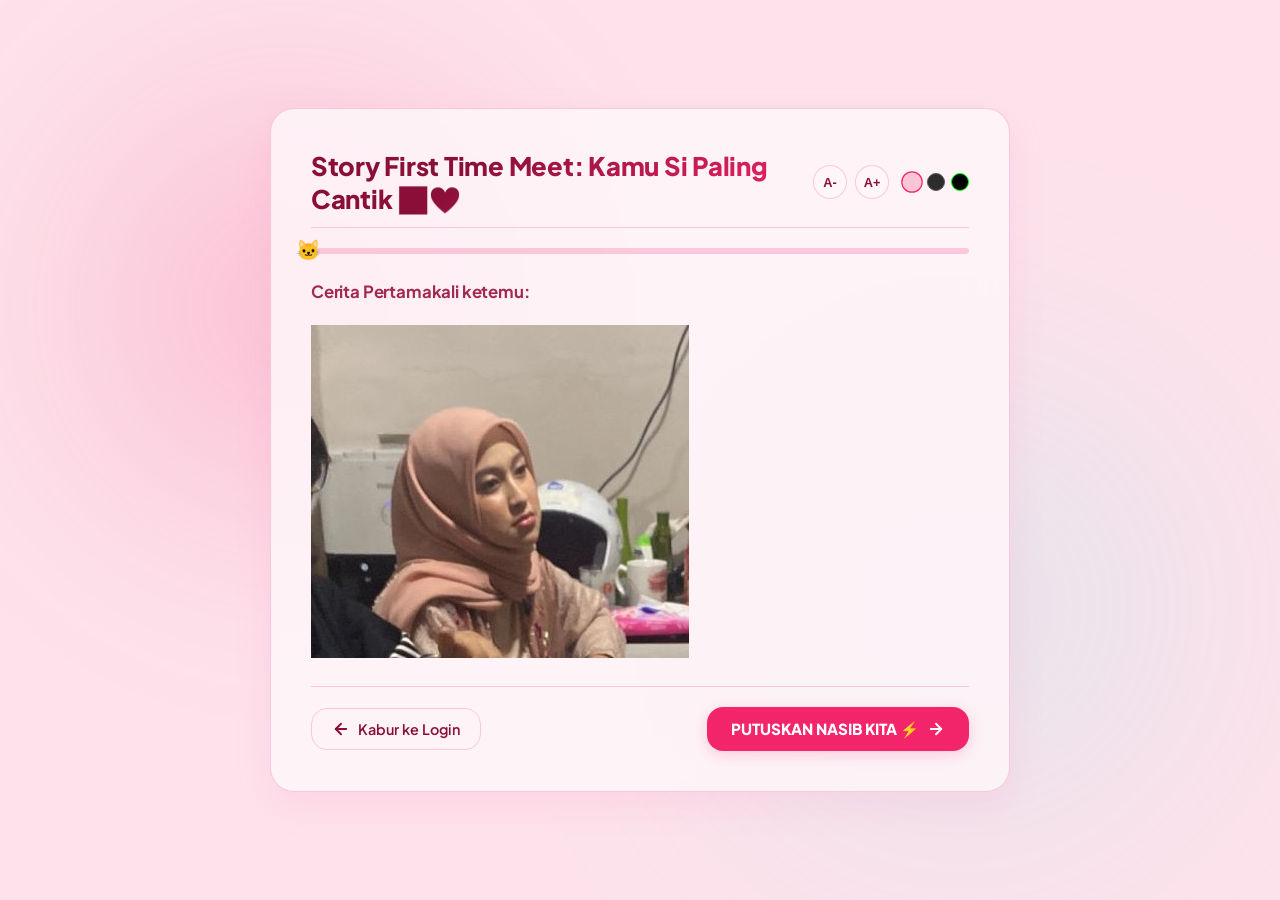
==== baca.html @ 10504f5c "upload pertama" ====
<!DOCTYPE html>
<html lang="id">

<head>
    <meta charset="UTF-8">
    <meta name="viewport" content="width=device-width, initial-scale=1.0">
    <title>Laporan Kelayakan Cinta - Hasil Verifikasi</title>
    <!-- Hubungkan CSS Hiasan Cyber-Cute -->
    <link rel="stylesheet" href="style.css">
</head>

<body>

    <!-- Latar Belakang Bersinar Neon (Ambient Glow) -->
    <div class="bg-ambient">
        <div class="bg-glow-1"></div>
        <div class="bg-glow-2"></div>
    </div>

    <!-- Kontainer Utama -->
    <div class="container">

        <!-- Kartu Laporan Glassmorphic -->
        <div class="card" id="reader-card">

            <!-- Bagian Atas / Header Kartu Baca -->
            <div class="reader-header">
                <div>
                    <h2 class="title-glow" style="font-size: 1.6rem; text-align: left; margin-bottom: 0;">
                        Story First Time Meet: <span id="user-greeting">Kamu</span> 📊❤️
                    </h2>
                </div>

                <!-- Toolbar Pengaturan (Ukuran Font & Tema Latar) -->
                <div class="reader-controls">
                    <!-- Tombol Ukuran Font -->
                    <button class="control-btn" id="font-decrease" title="Perkecil Tulisan">A-</button>
                    <button class="control-btn" id="font-increase" title="Perbesar Tulisan">A+</button>

                    <!-- Titik Ganti Tema Latar Belakang (Gaya Kocak) -->
                    <div class="theme-dot-container">
                        <div class="theme-dot dot-bucin active" id="theme-bucin" title="Mode Bucin Pastel (Default)">
                        </div>
                        <div class="theme-dot dot-serius" id="theme-serius" title="Mode Serius Monospace (Hacker)">
                        </div>
                        <div class="theme-dot dot-gelap" id="theme-gelap" title="Mode Gelap Gulita (Matrix)"></div>
                    </div>
                </div>
            </div>

            <!-- Progress Bar Membaca & Kucing Berlari -->
            <div class="reading-progress-container">
                <div class="reading-progress-bar" id="progress-bar">
                    <!-- Kucing Berlari yang Mengikuti Jalur Progres -->
                    <div class="progress-cat-indicator" id="progress-cat">🐱</div>
                </div>
            </div>

            <!-- Konten Laporan Cinta (Dancing Script / Fira Code font) -->
            <div class="reading-content" id="reading-text">
                <p><strong>Cerita Pertamakali ketemu:</strong></p>

                <img src="pertamaa.jpg" alt="foto" class="story-image">

                <p>jadi waktu itu bt liburan diambon pas SMA terus sering main diBTN nah pas di sana bt pertama kali
                    liat di depan kediaman. Waktu itu penasaran bangetttt tapi disitu hanya kagum dikarnakan hanya
                    sekedar iat deng penasaran dan seng ekspek juga bakalan sedekat ini. Nah pertamakali bicara dan
                    kenalannya pas waktu telfonan pas dapa kasi kanal dari kaka Fira, disitu bt canggung bingung mau
                    ngomong apakarna pertama kali bt nilai kira tu kayak Fineshyt pokoknya kek seleb lah bagitu lah pas
                    habis kenalan tuh lalu kaka fira bilangmau chatan sg deng dia? tapi bt masi bingung deng anggap
                    pasti jua kia bilang sok asik tapi kaka fira kasi yakin sa par brani nah abis itu bt mulai follow
                    kia di tik tok dan seng lama dari situ juga kaka fira kasi kia nomor hp karna bt minta sih wkwkwk,
                    awalnya belum berani par chat berani nya pas bt dari jogja ke ambon dan itu after katong baku dapa
                    selang 2 hari baru berani chat di wa tanggal 14 februari pas hari valentine, di hari yang sama juga
                    bt beranikan diri par chat to the point buat pdkt, tapi pdkt itu seng lama maybe canggung dan baru
                    banget. Habis itu bt bale ke masohi dan katong perbincangan disitu masih kayak apa ya? kayak malu
                    malu jadinya katong ada jeda hampir sebulan seng chat, chatnya lanjut waktu bt bale ke ambon. Nah
                    waktu diambon itu bt sudah pikir konsep par baku dapa jadi rencananya mau ajak jalan makan lalu main
                    billiard tapi ada satu dan lain hal, pas bt su di ambon bagini pas mau ajak ehhh shakiranya sudah
                    deng orang lain dari situ lalu katong kayaknya ada jeda komunikasi agak lama karna bt juga su bale
                    ke jogja. Hubungan komunikasi yang lancar waktu shakiranya chat minta bantu nah disitu awalnya baru
                    mau trobos wkwkwkwkwk. Bt barani trobos karna bt pikir katong dua dekat jua su agak lama dan bt jua
                    su tau samua samua tentag kia dan disupport kaka fira, bulen, dani, ayaya ,aza, giran, dll dan bt
                    teman teman walaupun ada beberapa bt teman yang cuma nilai dari cover yang bilang kayaknya shakira
                    ni suka main cowok deh pokoknya kayak ada brengsek-brengseknya awalnya bt juga kedistrek namun makin
                    kesini makin kenal padahal orangnya seng seperti ituu.</p>
                <p>Peringatan: Klik tombol di bawah ini dengan kesiapan mental 100%. Keputusanmu akan mengubah sejarah
                    dunia persilatan!</p>
                
                <!-- GIF Meme Kedua: Windah Basudara -->
                <div class="meme-container">
                    <img src="https://media1.tenor.com/m/j8LSisGZyTAAAAAd/windah-windah-basudara.gif" alt="Windah Basudara Meme" class="meme-gif" style="max-height: 160px;">
                </div>
            </div>

            <!-- Bagian Bawah / Navigasi Kartu Baca -->
            <div class="reader-footer">
                <!-- Tombol Kembali -->
                <button class="btn-secondary" onclick="goBack()" id="back-button">
                    <svg width="18" height="18" viewBox="0 0 24 24" fill="none" stroke="currentColor" stroke-width="2.5"
                        stroke-linecap="round" stroke-linejoin="round" style="transform: rotate(180deg);">
                        <line x1="5" y1="12" x2="19" y2="12"></line>
                        <polyline points="12 5 19 12 12 19"></polyline>
                    </svg>
                    <span>Kabur ke Login</span>
                </button>

                <!-- Tombol Lanjut -->
                <button class="btn-primary" onclick="goToNext()" style="width: auto; padding: 12px 24px;">
                    <span>PUTUSKAN NASIB KITA ⚡</span>
                    <svg width="18" height="18" viewBox="0 0 24 24" fill="none" stroke="currentColor" stroke-width="2.5"
                        stroke-linecap="round" stroke-linejoin="round">
                        <line x1="5" y1="12" x2="19" y2="12"></line>
                        <polyline points="12 5 19 12 12 19"></polyline>
                    </svg>
                </button>
            </div>

        </div>

    </div>

    <!-- Script Javascript Laporan -->
    <script src="baca.js"></script>
</body>

</html>
---- style.css ----
/* ==========================================================================
   DESAIN SISTEM PORTAL CINTA & MEME - CYBER-CUTE THEME
   ========================================================================== */

@import url('https://fonts.googleapis.com/css2?family=Dancing+Script:wght@600;700&family=Fira+Code:wght@400;600&family=Plus+Jakarta+Sans:wght@300;400;500;600;700;800&display=swap');

:root {
    /* Palet Warna Sweet-Cute (Pastel Baby Pink & Cream Peach) */
    --bg-base: linear-gradient(135deg, hsl(340, 80%, 94%) 0%, hsl(20, 80%, 94%) 100%);
    --bg-surface: hsla(0, 0%, 100%, 0.7);
    --bg-surface-solid: hsl(0, 0%, 100%);
    --border-color: hsla(340, 80%, 80%, 0.4);
    
    --primary: hsl(340, 85%, 60%); /* Sweet Pink */
    --primary-glow: hsla(340, 85%, 60%, 0.2);
    --secondary: hsl(28, 90%, 60%); /* Peach Gold */
    --secondary-glow: hsla(28, 90%, 60%, 0.15);
    --accent-teal: hsl(175, 80%, 50%); /* Mint Accent */
    
    --text-primary: hsl(340, 60%, 18%); /* Deep Cocoa/Berry */
    --text-secondary: hsl(340, 40%, 32%);
    --text-muted: hsl(340, 20%, 50%);
    
    --font-ui: 'Plus Jakarta Sans', sans-serif;
    --font-handwritten: 'Dancing Script', cursive;
    --font-mono: 'Fira Code', monospace;
    
    --glass-blur: 20px;
    --radius-sm: 8px;
    --radius-md: 16px;
    --radius-lg: 24px;
    --shadow-soft: 0 12px 36px rgba(255, 105, 180, 0.12);
    --shadow-glow: 0 0 25px var(--primary-glow);
    
    --transition-smooth: all 0.35s cubic-bezier(0.175, 0.885, 0.32, 1.275);
}

/* ==========================================================================
   TEMA KHUSUS MEMBACA (KOCAK/MEME)
   ========================================================================== */

/* 1. Mode Serius (Minimalis Monospace ala Hacker) */
[data-theme="serius"] {
    --bg-base: #1e1e1e;
    --bg-surface: rgba(45, 45, 45, 0.9);
    --bg-surface-solid: #2d2d2d;
    --border-color: #444;
    --text-primary: #00ff00; /* Neon Green */
    --text-secondary: #a9a9a9;
    --text-muted: #666;
    --primary: #00ff00;
    --primary-glow: rgba(0, 255, 0, 0.2);
    --font-handwritten: 'Fira Code', monospace;
}

/* 2. Mode Bucin (Ledakan Pink Pastel) */
[data-theme="bucin"] {
    --bg-base: hsl(340, 90%, 94%);
    --bg-surface: hsla(340, 80%, 98%, 0.85);
    --bg-surface-solid: hsl(340, 80%, 98%);
    --border-color: hsla(340, 90%, 75%, 0.4);
    --text-primary: hsl(340, 80%, 30%);
    --text-secondary: hsl(340, 60%, 40%);
    --text-muted: hsl(340, 30%, 55%);
    --primary: hsl(340, 90%, 55%);
    --primary-glow: hsla(340, 90%, 55%, 0.2);
}

/* 3. Mode Gelap Gulita (Matrix Hackerman) */
[data-theme="gelap"] {
    --bg-base: #000000;
    --bg-surface: rgba(10, 10, 10, 0.9);
    --bg-surface-solid: #0c0c0c;
    --border-color: #00ff00;
    --text-primary: #00ff00;
    --text-secondary: #00dd00;
    --text-muted: #006600;
    --primary: #00ff00;
    --primary-glow: rgba(0, 255, 0, 0.3);
    --font-handwritten: 'Fira Code', monospace;
}

/* ==========================================================================
   RESET & SETUP
   ========================================================================== */

* {
    box-sizing: border-box;
    margin: 0;
    padding: 0;
}

body {
    font-family: var(--font-ui);
    background: var(--bg-base);
    color: var(--text-primary);
    min-height: 100vh;
    overflow-x: hidden;
    display: flex;
    flex-direction: column;
    justify-content: center;
    align-items: center;
    position: relative;
    transition: background-color 0.5s ease, color 0.5s ease;
}

/* Background Cyber Neon */
.bg-ambient {
    position: fixed;
    top: 0;
    left: 0;
    width: 100vw;
    height: 100vh;
    z-index: -2;
    overflow: hidden;
    background: var(--bg-base);
    transition: background 0.5s ease;
}

.bg-glow-1 {
    position: absolute;
    top: -5%;
    left: -5%;
    width: 55vw;
    height: 55vw;
    background: radial-gradient(circle, var(--primary-glow) 0%, transparent 65%);
    border-radius: 50%;
    filter: blur(80px);
    animation: floatGlow 10s infinite alternate ease-in-out;
}

.bg-glow-2 {
    position: absolute;
    bottom: -10%;
    right: -5%;
    width: 60vw;
    height: 60vw;
    background: radial-gradient(circle, hsla(180, 90%, 60%, 0.15) 0%, transparent 65%);
    border-radius: 50%;
    filter: blur(100px);
    animation: floatGlow 14s infinite alternate-reverse ease-in-out;
}

@keyframes floatGlow {
    0% { transform: translate(0, 0) scale(1); }
    100% { transform: translate(6%, 4%) scale(1.08); }
}

/* ==========================================================================
   STRUKTUR HAMPARAN & KARTU (GLASSMORPHISM)
   ========================================================================== */

.container {
    width: 100%;
    max-width: 780px;
    padding: 20px;
    z-index: 1;
    display: flex;
    flex-direction: column;
    align-items: center;
}

.card {
    background: var(--bg-surface);
    backdrop-filter: blur(var(--glass-blur));
    -webkit-backdrop-filter: blur(var(--glass-blur));
    border: 1px solid var(--border-color);
    border-radius: var(--radius-lg);
    padding: 40px;
    width: 100%;
    box-shadow: var(--shadow-soft);
    position: relative;
    overflow: visible;
    animation: slideUp 0.7s cubic-bezier(0.16, 1, 0.3, 1) forwards;
}

@keyframes slideUp {
    0% {
        opacity: 0;
        transform: translateY(35px);
    }
    100% {
        opacity: 1;
        transform: translateY(0);
    }
}

/* Beating Heart Icon */
.heartbeat-icon {
    width: 60px;
    height: 60px;
    margin: 0 auto 16px auto;
    display: flex;
    justify-content: center;
    align-items: center;
    color: var(--primary);
    filter: drop-shadow(0 0 8px var(--primary));
    animation: beat 1.2s infinite cubic-bezier(0.25, 0.8, 0.25, 1);
}

@keyframes beat {
    0% { transform: scale(1); }
    25% { transform: scale(1.15); }
    40% { transform: scale(1.05); }
    60% { transform: scale(1.2); }
    100% { transform: scale(1); }
}

/* ==========================================================================
   TIPOGRAFI & HEADER
   ========================================================================== */

.title-glow {
    font-size: 2.2rem;
    font-weight: 800;
    background: linear-gradient(135deg, var(--text-primary) 30%, var(--primary) 100%);
    -webkit-background-clip: text;
    -webkit-text-fill-color: transparent;
    text-align: center;
    margin-bottom: 8px;
    letter-spacing: -0.01em;
}

.subtitle {
    font-size: 0.95rem;
    color: var(--text-secondary);
    text-align: center;
    margin-bottom: 28px;
    line-height: 1.5;
}

/* ==========================================================================
   KOMPONEN INPUT & TOMBOL (UI)
   ========================================================================== */

.form-group {
    margin-bottom: 20px;
    width: 100%;
}

.form-label {
    display: block;
    margin-bottom: 8px;
    font-size: 0.8rem;
    font-weight: 700;
    text-transform: uppercase;
    letter-spacing: 0.08em;
    color: var(--text-secondary);
}

.input-glow-wrapper {
    position: relative;
    width: 100%;
}

.input-glow {
    width: 100%;
    padding: 14px 18px;
    background: rgba(255, 255, 255, 0.6);
    border: 1px solid var(--border-color);
    border-radius: var(--radius-md);
    color: var(--text-primary);
    font-family: var(--font-ui);
    font-size: 0.95rem;
    transition: var(--transition-smooth);
    outline: none;
}

[data-theme="bucin"] .input-glow {
    background: rgba(0, 0, 0, 0.02);
}

.input-glow:focus {
    border-color: var(--primary);
    background: rgba(255, 255, 255, 0.07);
    box-shadow: 0 0 12px var(--primary-glow);
}

/* Buttons */
.btn-primary {
    display: inline-flex;
    align-items: center;
    justify-content: center;
    gap: 8px;
    width: 100%;
    padding: 15px 28px;
    background: linear-gradient(135deg, var(--primary) 0%, hsl(340, 90%, 55%) 100%);
    border: none;
    border-radius: var(--radius-md);
    color: white;
    font-family: var(--font-ui);
    font-size: 0.95rem;
    font-weight: 800;
    cursor: pointer;
    transition: var(--transition-smooth);
    box-shadow: 0 4px 15px var(--primary-glow);
}

.btn-primary:hover {
    transform: translateY(-2px);
    box-shadow: 0 6px 20px var(--primary-glow), 0 0 8px rgba(255, 255, 255, 0.2);
}

.btn-primary:active {
    transform: translateY(1px);
}

/* Secondary Button */
.btn-secondary {
    display: inline-flex;
    align-items: center;
    justify-content: center;
    gap: 8px;
    padding: 11px 20px;
    background: transparent;
    border: 1px solid var(--border-color);
    border-radius: var(--radius-md);
    color: var(--text-primary);
    font-family: var(--font-ui);
    font-size: 0.9rem;
    font-weight: 600;
    cursor: pointer;
    transition: var(--transition-smooth);
}

.btn-secondary:hover {
    background: rgba(255, 255, 255, 0.06);
    border-color: var(--text-secondary);
}

[data-theme="bucin"] .btn-secondary:hover {
    background: rgba(0, 0, 0, 0.04);
}

/* Error message styling */
.error-msg {
    color: #ff4a6b;
    font-size: 0.8rem;
    margin-top: 6px;
    display: none;
    animation: fadeIn 0.3s ease forwards;
}

@keyframes fadeIn {
    from { opacity: 0; transform: translateY(-4px); }
    to { opacity: 1; transform: translateY(0); }
}

/* ==========================================================================
   HALAMAN BACA (baca.html) SPECIFIC
   ========================================================================== */

.reader-header {
    display: flex;
    justify-content: space-between;
    align-items: center;
    margin-bottom: 20px;
    border-bottom: 1px solid var(--border-color);
    padding-bottom: 12px;
}

/* Progress Bar & Running Cat */
.reading-progress-container {
    width: 100%;
    height: 6px;
    background: var(--border-color);
    border-radius: 3px;
    margin-bottom: 24px;
    position: relative;
    overflow: visible; /* Biar kucing di atasnya gak kepotong */
}

.reading-progress-bar {
    width: 0%;
    height: 100%;
    background: var(--primary);
    border-radius: 3px;
    transition: width 0.1s linear;
    position: relative;
}

/* Kucing Berlari / Emojinya */
.progress-cat-indicator {
    position: absolute;
    right: -10px;
    top: -12px;
    font-size: 1.25rem;
    pointer-events: none;
    transition: transform 0.1s ease;
    animation: catWiggle 0.6s infinite alternate ease-in-out;
}

@keyframes catWiggle {
    0% { transform: translateY(0) rotate(-5deg); }
    100% { transform: translateY(-2px) rotate(5deg); }
}

/* Controls Toolbar */
.reader-controls {
    display: flex;
    gap: 8px;
    align-items: center;
}

.control-btn {
    background: var(--bg-surface-solid);
    border: 1px solid var(--border-color);
    color: var(--text-primary);
    width: 34px;
    height: 34px;
    border-radius: 50%;
    display: flex;
    align-items: center;
    justify-content: center;
    font-size: 0.8rem;
    cursor: pointer;
    font-weight: 700;
    transition: var(--transition-smooth);
}

.control-btn:hover {
    border-color: var(--primary);
    color: var(--primary);
    transform: scale(1.08);
}

/* Theme Switcher Dots */
.theme-dot-container {
    display: flex;
    gap: 6px;
    margin-left: 6px;
}

.theme-dot {
    width: 18px;
    height: 18px;
    border-radius: 50%;
    border: 2px solid transparent;
    cursor: pointer;
    transition: var(--transition-smooth);
}

.theme-dot.active {
    border-color: var(--primary);
    transform: scale(1.2);
}

.dot-serius { background-color: #2d2d2d; border: 1px solid #555; }
.dot-bucin { background-color: hsl(340, 90%, 88%); border: 1px solid hsla(340, 90%, 55%, 0.3); }
.dot-gelap { background-color: #000000; border: 1px solid #00ff00; }

/* Reading Content */
.reading-content {
    font-family: var(--font-ui);
    font-size: 1.05rem; /* Highly readable and clean size */
    font-weight: 500;
    line-height: 1.7; /* Comfortable line spacing for large paragraphs */
    letter-spacing: -0.01em; /* Premium typography touch */

    color: var(--text-secondary);
    max-height: 380px;
    overflow-y: auto;
    padding-right: 12px;
    margin-bottom: 28px;
    text-align: left;
}

/* Custom Scrollbar for Reader */
.reading-content::-webkit-scrollbar {
    width: 6px;
}

.reading-content::-webkit-scrollbar-track {
    background: transparent;
}

.reading-content::-webkit-scrollbar-thumb {
    background: var(--border-color);
    border-radius: 3px;
}

.reading-content::-webkit-scrollbar-thumb:hover {
    background: var(--primary);
}

.reading-content p {
    margin-bottom: 18px;
}

.reader-footer {
    display: flex;
    justify-content: space-between;
    align-items: center;
    border-top: 1px solid var(--border-color);
    padding-top: 20px;
}

/* ==========================================================================
   HALAMAN TERIMA (terima.html) SPECIFIC
   ========================================================================== */

/* Area Pilihan Menembak (Tombol Kelompok) */
.decision-group {
    display: flex;
    gap: 20px;
    width: 100%;
    justify-content: center;
    align-items: center;
    margin-top: 30px;
    height: 150px; /* Increased height for button movement */
    position: relative;
    overflow: visible; /* Allow button to be visible when moving */
    z-index: 20; /* Ensure buttons stay on top */
}

/* Pengaturan Tombol Menghindar */
#btn-no {
    position: relative; /* Starts relative to layout beautifully inside flexbox next to btn-yes! */
    width: auto;
    background: #ffffff !important; /* Force solid white background so it is completely opaque */
    border: 2px solid hsl(340, 80%, 80%) !important; /* Elegant pink border */
    color: hsl(340, 60%, 18%) !important; /* High-readability deep berry text */
    box-shadow: 0 4px 15px rgba(255, 105, 180, 0.15) !important; /* Premium soft shadow */
    transition: left 0.15s cubic-bezier(0.2, 0.8, 0.2, 1), top 0.15s cubic-bezier(0.2, 0.8, 0.2, 1), background-color 0.3s ease;
    z-index: 10;
}

#btn-no:hover {
    background: hsl(340, 100%, 98%) !important; /* Subtle background color shift on hover */
    border-color: var(--primary) !important;
}

#btn-yes {
    width: auto;
    padding: 15px 45px;
    font-size: 1.1rem;
    z-index: 5;
}

/* Bubble Teks Warning Kocak */
.meme-warning-bubble {
    position: absolute;
    background: #ff4a6b;
    color: white;
    padding: 8px 14px;
    border-radius: 12px;
    font-size: 0.8rem;
    font-weight: 700;
    pointer-events: none;
    box-shadow: 0 4px 10px rgba(0, 0, 0, 0.3);
    z-index: 99;
    animation: popBubble 0.8s cubic-bezier(0.175, 0.885, 0.32, 1.275) forwards;
}

@keyframes popBubble {
    0% { opacity: 0; transform: translateY(10px) scale(0.6); }
    10% { opacity: 1; transform: translateY(0) scale(1.1); }
    100% { opacity: 1; transform: translateY(-5px) scale(1); }
}

/* Envelope & Letter */
.envelope-wrapper {
    height: 230px;
    display: flex;
    justify-content: center;
    align-items: center;
    perspective: 1000px;
    margin-bottom: 12px;
}

.envelope {
    position: relative;
    width: 270px;
    height: 170px;
    background: hsl(340, 70%, 55%);
    box-shadow: 0 10px 30px rgba(0, 0, 0, 0.4);
    cursor: pointer;
    border-radius: 4px;
    transition: transform 0.4s ease;
    transform-style: preserve-3d;
}

.envelope:hover {
    transform: translateY(-5px);
}

.envelope::before {
    content: '';
    position: absolute;
    top: 0;
    left: 0;
    width: 0;
    height: 0;
    border-style: solid;
    border-width: 85px 135px 85px 135px;
    border-color: transparent hsl(340, 75%, 60%) hsl(340, 75%, 60%) transparent;
    z-index: 3;
    border-radius: 4px;
}

.envelope-flap {
    position: absolute;
    top: 0;
    left: 0;
    width: 0;
    height: 0;
    border-style: solid;
    border-width: 95px 135px 0 135px;
    border-color: hsl(340, 80%, 48%) transparent transparent transparent;
    transform-origin: top;
    transition: transform 0.4s ease 0.15s;
    z-index: 4;
}

.letter {
    position: absolute;
    bottom: 5px;
    left: 10px;
    width: 250px;
    height: 145px;
    background: #fff;
    padding: 15px;
    border-radius: 8px;
    box-shadow: 0 4px 8px rgba(0, 0, 0, 0.15);
    z-index: 2;
    transition: transform 0.5s cubic-bezier(0.175, 0.885, 0.32, 1.275);
    color: #222;
    font-family: var(--font-handwritten);
    font-size: 1.1rem;
    line-height: 1.3;
    text-align: center;
    display: flex;
    flex-direction: column;
    justify-content: center;
    align-items: center;
}

.letter-title {
    font-weight: 700;
    color: hsl(340, 85%, 50%);
    font-size: 1.25rem;
    margin-bottom: 4px;
}

/* Opened Envelope State */
.envelope.opened .envelope-flap {
    transform: rotateX(180deg);
    z-index: 1;
}

.envelope.opened .letter {
    transform: translateY(-80px) scale(1.05);
    z-index: 5;
}

/* Heart Seal */
.heart-seal {
    position: absolute;
    top: 75px;
    left: 120px;
    width: 30px;
    height: 30px;
    background-color: var(--secondary);
    transform: rotate(-45deg);
    z-index: 10;
    box-shadow: 0 2px 6px rgba(0, 0, 0, 0.2);
    cursor: pointer;
    transition: var(--transition-smooth);
}

.heart-seal::before,
.heart-seal::after {
    content: '';
    position: absolute;
    width: 30px;
    height: 30px;
    border-radius: 50%;
    background-color: var(--secondary);
}

.heart-seal::before { top: -15px; left: 0; }
.heart-seal::after { top: 0; left: 15px; }

.envelope.opened .heart-seal {
    opacity: 0;
    transform: scale(0) rotate(-45deg);
    pointer-events: none;
}

/* Selebrasi Sertifikat */
.certificate-box {
    border: 3px dashed var(--secondary);
    border-radius: 12px;
    padding: 24px;
    background: rgba(255, 255, 255, 0.03);
    margin: 20px 0;
    text-align: center;
    position: relative;
}

/* Confetti Canvas */
#confetti-canvas {
    position: fixed;
    top: 0;
    left: 0;
    width: 100%;
    height: 100%;
    pointer-events: none;
    z-index: 999;
}


/* ==========================================================================
   MEME GIF STYLES
   ========================================================================== */
.meme-container {
    display: flex;
    justify-content: center;
    align-items: center;
    margin-top: 15px;
    width: 100%;
    max-height: 200px;
    overflow: hidden;
    border-radius: var(--radius-md);
    transition: var(--transition-smooth);
}

.meme-gif {
    max-width: 100%;
    max-height: 180px;
    object-fit: contain;
    border-radius: var(--radius-md);
    border: 4px solid #fff;
    background-color: #fff;
    box-shadow: 0 8px 24px rgba(255, 105, 180, 0.2);
    transform: rotate(-1.5deg);
    animation: stickerFloat 3s infinite alternate ease-in-out;
}

/* Floating Sad Cat GIF for No Button */
.floating-sad-gif {
    position: absolute;
    width: 100px;
    height: 100px;
    border-radius: var(--radius-sm);
    border: 3px solid #fff;
    box-shadow: 0 6px 15px rgba(255, 74, 107, 0.3);
    z-index: 98;
    pointer-events: none;
    object-fit: cover;
    animation: popBubble 0.8s cubic-bezier(0.175, 0.885, 0.32, 1.275) forwards;
}

/* ==========================================================================
   RESPONSIVITAS
   ========================================================================== */

@media (max-width: 600px) {
    .card {
        padding: 24px;
    }
    
    .title-glow {
        font-size: 1.7rem;
    }
    
    .reader-header {
        flex-direction: column;
        gap: 12px;
        align-items: flex-start;
    }
    
    .reader-controls {
        width: 100%;
        justify-content: space-between;
    }
    
    .reader-footer {
        flex-direction: column;
        gap: 12px;
    }
    
    .btn-secondary {
        width: 100%;
    }
    
    #btn-no {
        left: 45%; /* Di mobile biar gak keluar layar samping */
    }
}

/* Sticker GIF Style */
.gif-sticker {
    display: block;
    margin: 12px auto 20px auto;
    max-height: 140px;
    border-radius: var(--radius-md);
    border: 3px solid #fff;
    box-shadow: 0 6px 15px rgba(255, 105, 180, 0.15);
    background-color: #fff;
    transform: rotate(-1.5deg);
    animation: stickerFloat 3s infinite alternate ease-in-out;
}

@keyframes stickerFloat {
    0% { transform: translateY(0) rotate(-1.5deg); }
    100% { transform: translateY(-4px) rotate(1.5deg); }
}
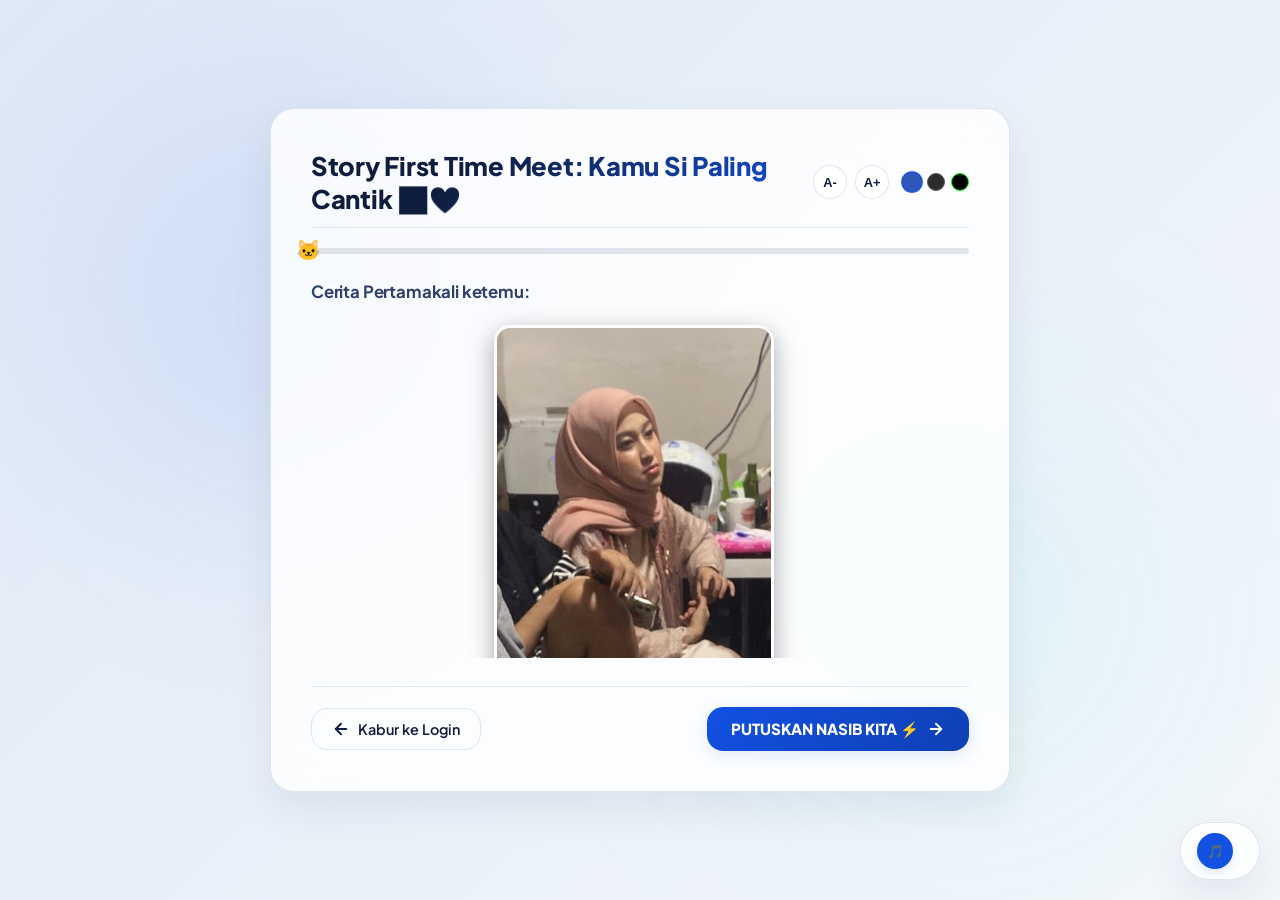
==== commit 2feca776: "update" ====
--- a/baca.html
+++ b/baca.html
@@ -4,7 +4,7 @@
 <head>
     <meta charset="UTF-8">
     <meta name="viewport" content="width=device-width, initial-scale=1.0">
-    <title>Laporan Kelayakan Cinta - Hasil Verifikasi</title>
+    <title>Story first meet</title>
     <!-- Hubungkan CSS Hiasan Cyber-Cute -->
     <link rel="stylesheet" href="style.css">
 </head>
@@ -86,10 +86,21 @@
                     kesini makin kenal padahal orangnya seng seperti ituu.</p>
                 <p>Peringatan: Klik tombol di bawah ini dengan kesiapan mental 100%. Keputusanmu akan mengubah sejarah
                     dunia persilatan!</p>
-                
+
                 <!-- GIF Meme Kedua: Windah Basudara -->
                 <div class="meme-container">
-                    <img src="https://media1.tenor.com/m/j8LSisGZyTAAAAAd/windah-windah-basudara.gif" alt="Windah Basudara Meme" class="meme-gif" style="max-height: 160px;">
+                    <img src="https://media1.tenor.com/m/j8LSisGZyTAAAAAd/windah-windah-basudara.gif"
+                        alt="Windah Basudara Meme" class="meme-gif" style="max-height: 160px;">
+                </div>
+
+                <!-- Fitur Lucu Baru: Ramalan Jodoh Bucin -->
+                <div class="fortune-container">
+                    <h4 style="margin-bottom: 6px; font-size: 1rem; color: var(--primary);">🔮 Ramalan Jodoh Hari Ini 🔮</h4>
+                    <p style="font-size: 0.85rem; color: var(--text-secondary); margin-bottom: 12px;">Ingin tahu apa kata bintang-bintang tentang hubungan kalian hari ini?</p>
+                    <button id="btn-fortune" class="btn-fortune" onclick="showLoveFortune()">Buka Ramalan 🔮</button>
+                    <div id="fortune-box" class="fortune-box">
+                        <span style="font-style: italic; color: var(--text-muted);">Klik tombol di atas untuk meramal...</span>
+                    </div>
                 </div>
             </div>
 
@@ -120,6 +131,12 @@
 
     </div>
 
+    <!-- Floating Music Player -->
+    <div class="music-controller" id="music-controller" onclick="toggleMusic(event)">
+        <button class="music-btn" id="music-btn">🎵</button>
+        <span class="music-text" id="music-text">BSB - Shape of My Heart</span>
+    </div>
+
     <!-- Script Javascript Laporan -->
     <script src="baca.js"></script>
 </body>
--- a/style.css
+++ b/style.css
@@ -5,21 +5,21 @@
 @import url('https://fonts.googleapis.com/css2?family=Dancing+Script:wght@600;700&family=Fira+Code:wght@400;600&family=Plus+Jakarta+Sans:wght@300;400;500;600;700;800&display=swap');
 
 :root {
-    /* Palet Warna Sweet-Cute (Pastel Baby Pink & Cream Peach) */
-    --bg-base: linear-gradient(135deg, hsl(340, 80%, 94%) 0%, hsl(20, 80%, 94%) 100%);
-    --bg-surface: hsla(0, 0%, 100%, 0.7);
+    /* Palet Warna Navy & White Light Mode Premium */
+    --bg-base: linear-gradient(135deg, hsl(214, 60%, 92%) 0%, hsl(210, 40%, 97%) 100%);
+    --bg-surface: rgba(255, 255, 255, 0.82);
     --bg-surface-solid: hsl(0, 0%, 100%);
-    --border-color: hsla(340, 80%, 80%, 0.4);
-    
-    --primary: hsl(340, 85%, 60%); /* Sweet Pink */
-    --primary-glow: hsla(340, 85%, 60%, 0.2);
-    --secondary: hsl(28, 90%, 60%); /* Peach Gold */
-    --secondary-glow: hsla(28, 90%, 60%, 0.15);
-    --accent-teal: hsl(175, 80%, 50%); /* Mint Accent */
-    
-    --text-primary: hsl(340, 60%, 18%); /* Deep Cocoa/Berry */
-    --text-secondary: hsl(340, 40%, 32%);
-    --text-muted: hsl(340, 20%, 50%);
+    --border-color: hsla(222, 60%, 25%, 0.12);
+    
+    --primary: hsl(222, 85%, 48%); /* Royal Navy Blue */
+    --primary-glow: hsla(222, 85%, 48%, 0.12);
+    --secondary: hsl(38, 95%, 52%); /* Warm Champagne Gold */
+    --secondary-glow: hsla(38, 95%, 52%, 0.15);
+    --accent-teal: hsl(180, 85%, 45%); /* Electric Cyan */
+    
+    --text-primary: hsl(222, 60%, 15%); /* Deep Navy Text */
+    --text-secondary: hsl(222, 40%, 30%); /* Medium Navy Text */
+    --text-muted: hsl(222, 20%, 50%);
     
     --font-ui: 'Plus Jakarta Sans', sans-serif;
     --font-handwritten: 'Dancing Script', cursive;
@@ -29,7 +29,7 @@
     --radius-sm: 8px;
     --radius-md: 16px;
     --radius-lg: 24px;
-    --shadow-soft: 0 12px 36px rgba(255, 105, 180, 0.12);
+    --shadow-soft: 0 16px 40px rgba(15, 34, 76, 0.08);
     --shadow-glow: 0 0 25px var(--primary-glow);
     
     --transition-smooth: all 0.35s cubic-bezier(0.175, 0.885, 0.32, 1.275);
@@ -53,17 +53,17 @@
     --font-handwritten: 'Fira Code', monospace;
 }
 
-/* 2. Mode Bucin (Ledakan Pink Pastel) */
+/* 2. Mode Bucin (Ledakan Pink Pastel -> Navy & White) */
 [data-theme="bucin"] {
-    --bg-base: hsl(340, 90%, 94%);
-    --bg-surface: hsla(340, 80%, 98%, 0.85);
-    --bg-surface-solid: hsl(340, 80%, 98%);
-    --border-color: hsla(340, 90%, 75%, 0.4);
-    --text-primary: hsl(340, 80%, 30%);
-    --text-secondary: hsl(340, 60%, 40%);
-    --text-muted: hsl(340, 30%, 55%);
-    --primary: hsl(340, 90%, 55%);
-    --primary-glow: hsla(340, 90%, 55%, 0.2);
+    --bg-base: linear-gradient(135deg, hsl(214, 60%, 92%) 0%, hsl(210, 40%, 97%) 100%);
+    --bg-surface: rgba(255, 255, 255, 0.82);
+    --bg-surface-solid: hsl(0, 0%, 100%);
+    --border-color: hsla(222, 60%, 25%, 0.12);
+    --text-primary: hsl(222, 60%, 15%);
+    --text-secondary: hsl(222, 40%, 30%);
+    --text-muted: hsl(222, 20%, 50%);
+    --primary: hsl(222, 85%, 48%);
+    --primary-glow: hsla(222, 85%, 48%, 0.12);
 }
 
 /* 3. Mode Gelap Gulita (Matrix Hackerman) */
@@ -135,7 +135,7 @@
     right: -5%;
     width: 60vw;
     height: 60vw;
-    background: radial-gradient(circle, hsla(180, 90%, 60%, 0.15) 0%, transparent 65%);
+    background: radial-gradient(circle, hsla(180, 85%, 52%, 0.08) 0%, transparent 65%);
     border-radius: 50%;
     filter: blur(100px);
     animation: floatGlow 14s infinite alternate-reverse ease-in-out;
@@ -256,7 +256,7 @@
 .input-glow {
     width: 100%;
     padding: 14px 18px;
-    background: rgba(255, 255, 255, 0.6);
+    background: rgba(240, 244, 248, 0.8);
     border: 1px solid var(--border-color);
     border-radius: var(--radius-md);
     color: var(--text-primary);
@@ -267,12 +267,12 @@
 }
 
 [data-theme="bucin"] .input-glow {
-    background: rgba(0, 0, 0, 0.02);
+    background: rgba(240, 244, 248, 0.8);
 }
 
 .input-glow:focus {
     border-color: var(--primary);
-    background: rgba(255, 255, 255, 0.07);
+    background: rgba(255, 255, 255, 1);
     box-shadow: 0 0 12px var(--primary-glow);
 }
 
@@ -284,7 +284,7 @@
     gap: 8px;
     width: 100%;
     padding: 15px 28px;
-    background: linear-gradient(135deg, var(--primary) 0%, hsl(340, 90%, 55%) 100%);
+    background: linear-gradient(135deg, var(--primary) 0%, hsl(222, 85%, 38%) 100%);
     border: none;
     border-radius: var(--radius-md);
     color: white;
@@ -446,7 +446,7 @@
 }
 
 .dot-serius { background-color: #2d2d2d; border: 1px solid #555; }
-.dot-bucin { background-color: hsl(340, 90%, 88%); border: 1px solid hsla(340, 90%, 55%, 0.3); }
+.dot-bucin { background-color: hsl(222, 60%, 45%); border: 1px solid hsla(222, 60%, 45%, 0.3); }
 .dot-gelap { background-color: #000000; border: 1px solid #00ff00; }
 
 /* Reading Content */
@@ -517,17 +517,18 @@
 #btn-no {
     position: relative; /* Starts relative to layout beautifully inside flexbox next to btn-yes! */
     width: auto;
-    background: #ffffff !important; /* Force solid white background so it is completely opaque */
-    border: 2px solid hsl(340, 80%, 80%) !important; /* Elegant pink border */
-    color: hsl(340, 60%, 18%) !important; /* High-readability deep berry text */
-    box-shadow: 0 4px 15px rgba(255, 105, 180, 0.15) !important; /* Premium soft shadow */
+    background: rgba(0, 0, 0, 0.03) !important; /* Force solid light translucent background */
+    border: 2px solid var(--border-color) !important; /* Theme border */
+    color: var(--text-secondary) !important; /* High-readability text */
+    box-shadow: 0 4px 12px rgba(0, 0, 0, 0.05) !important; /* Premium soft shadow */
     transition: left 0.15s cubic-bezier(0.2, 0.8, 0.2, 1), top 0.15s cubic-bezier(0.2, 0.8, 0.2, 1), background-color 0.3s ease;
     z-index: 10;
 }
 
 #btn-no:hover {
-    background: hsl(340, 100%, 98%) !important; /* Subtle background color shift on hover */
+    background: rgba(0, 0, 0, 0.06) !important; /* Subtle background color shift on hover */
     border-color: var(--primary) !important;
+    color: var(--primary) !important;
 }
 
 #btn-yes {
@@ -572,8 +573,8 @@
     position: relative;
     width: 270px;
     height: 170px;
-    background: hsl(340, 70%, 55%);
-    box-shadow: 0 10px 30px rgba(0, 0, 0, 0.4);
+    background: hsl(222, 60%, 35%);
+    box-shadow: 0 10px 30px rgba(15, 34, 76, 0.25);
     cursor: pointer;
     border-radius: 4px;
     transition: transform 0.4s ease;
@@ -593,7 +594,7 @@
     height: 0;
     border-style: solid;
     border-width: 85px 135px 85px 135px;
-    border-color: transparent hsl(340, 75%, 60%) hsl(340, 75%, 60%) transparent;
+    border-color: transparent hsl(222, 55%, 40%) hsl(222, 55%, 40%) transparent;
     z-index: 3;
     border-radius: 4px;
 }
@@ -606,7 +607,7 @@
     height: 0;
     border-style: solid;
     border-width: 95px 135px 0 135px;
-    border-color: hsl(340, 80%, 48%) transparent transparent transparent;
+    border-color: hsl(222, 65%, 28%) transparent transparent transparent;
     transform-origin: top;
     transition: transform 0.4s ease 0.15s;
     z-index: 4;
@@ -637,7 +638,7 @@
 
 .letter-title {
     font-weight: 700;
-    color: hsl(340, 85%, 50%);
+    color: var(--primary);
     font-size: 1.25rem;
     margin-bottom: 4px;
 }
@@ -698,16 +699,7 @@
     position: relative;
 }
 
-/* Confetti Canvas */
-#confetti-canvas {
-    position: fixed;
-    top: 0;
-    left: 0;
-    width: 100%;
-    height: 100%;
-    pointer-events: none;
-    z-index: 999;
-}
+
 
 
 /* ==========================================================================
@@ -732,7 +724,7 @@
     border-radius: var(--radius-md);
     border: 4px solid #fff;
     background-color: #fff;
-    box-shadow: 0 8px 24px rgba(255, 105, 180, 0.2);
+    box-shadow: 0 8px 24px rgba(0, 0, 0, 0.35);
     transform: rotate(-1.5deg);
     animation: stickerFloat 3s infinite alternate ease-in-out;
 }
@@ -744,7 +736,7 @@
     height: 100px;
     border-radius: var(--radius-sm);
     border: 3px solid #fff;
-    box-shadow: 0 6px 15px rgba(255, 74, 107, 0.3);
+    box-shadow: 0 6px 15px rgba(0, 0, 0, 0.3);
     z-index: 98;
     pointer-events: none;
     object-fit: cover;
@@ -796,13 +788,154 @@
     max-height: 140px;
     border-radius: var(--radius-md);
     border: 3px solid #fff;
-    box-shadow: 0 6px 15px rgba(255, 105, 180, 0.15);
+    box-shadow: 0 6px 15px rgba(0, 0, 0, 0.3);
     background-color: #fff;
     transform: rotate(-1.5deg);
     animation: stickerFloat 3s infinite alternate ease-in-out;
 }
 
+/* Story Image Custom Styling */
+.story-image {
+    max-width: 100%;
+    width: 280px;
+    height: auto;
+    border-radius: var(--radius-md);
+    display: block;
+    margin: 15px auto;
+    box-shadow: 0 8px 24px rgba(0, 0, 0, 0.35);
+    border: 3px solid rgba(255, 255, 255, 0.2);
+}
+
 @keyframes stickerFloat {
     0% { transform: translateY(0) rotate(-1.5deg); }
     100% { transform: translateY(-4px) rotate(1.5deg); }
 }
+
+/* Click Sparkle Trail styling */
+.click-sparkle {
+    position: absolute;
+    font-size: 1.5rem;
+    pointer-events: none;
+    z-index: 1000;
+    user-select: none;
+    animation: floatUpFade 0.8s cubic-bezier(0.25, 1, 0.5, 1) forwards;
+}
+
+@keyframes floatUpFade {
+    0% {
+        transform: translate(-50%, -50%) translateY(0) scale(0.6);
+        opacity: 0;
+    }
+    15% {
+        opacity: 1;
+        transform: translate(-50%, -50%) translateY(-10px) scale(1.2);
+    }
+    100% {
+        transform: translate(-50%, -50%) translateY(-80px) scale(0.8);
+        opacity: 0;
+    }
+}
+
+/* Fortune box styling */
+.fortune-container {
+    margin-top: 25px;
+    padding: 18px;
+    border: 2px dashed var(--border-color);
+    border-radius: var(--radius-md);
+    background: rgba(255, 255, 255, 0.4);
+    text-align: center;
+    transition: var(--transition-smooth);
+}
+
+.fortune-box {
+    margin-top: 12px;
+    font-size: 0.95rem;
+    font-weight: 600;
+    color: var(--text-primary);
+    min-height: 24px;
+    line-height: 1.5;
+}
+
+.btn-fortune {
+    display: inline-flex;
+    align-items: center;
+    justify-content: center;
+    gap: 8px;
+    padding: 10px 20px;
+    background: linear-gradient(135deg, var(--secondary) 0%, hsl(38, 95%, 42%) 100%);
+    color: white;
+    border: none;
+    border-radius: var(--radius-sm);
+    font-family: var(--font-ui);
+    font-size: 0.85rem;
+    font-weight: 700;
+    cursor: pointer;
+    box-shadow: 0 4px 10px var(--secondary-glow);
+    transition: var(--transition-smooth);
+}
+
+.btn-fortune:hover {
+    transform: translateY(-1px);
+    box-shadow: 0 6px 14px var(--secondary-glow);
+}
+
+/* Floating Music Controller */
+.music-controller {
+    position: fixed;
+    bottom: 20px;
+    right: 20px;
+    z-index: 1001;
+    display: flex;
+    align-items: center;
+    gap: 10px;
+    background: var(--bg-surface);
+    backdrop-filter: blur(var(--glass-blur));
+    border: 1px solid var(--border-color);
+    padding: 10px 16px;
+    border-radius: 30px;
+    box-shadow: var(--shadow-soft);
+    cursor: pointer;
+    transition: var(--transition-smooth);
+}
+
+.music-btn {
+    width: 36px;
+    height: 36px;
+    border-radius: 50%;
+    border: none;
+    background: var(--primary);
+    color: white;
+    display: flex;
+    align-items: center;
+    justify-content: center;
+    cursor: pointer;
+    box-shadow: 0 4px 10px var(--primary-glow);
+    transition: var(--transition-smooth);
+}
+
+.music-btn:hover {
+    transform: scale(1.1);
+}
+
+.music-text {
+    font-size: 0.75rem;
+    font-weight: 700;
+    color: var(--text-primary);
+    white-space: nowrap;
+    max-width: 0;
+    overflow: hidden;
+    transition: max-width 0.4s ease;
+}
+
+.music-controller:hover .music-text {
+    max-width: 200px;
+}
+
+.disc-rotating {
+    animation: rotateDisc 3s linear infinite;
+}
+
+@keyframes rotateDisc {
+    from { transform: rotate(0deg); }
+    to { transform: rotate(360deg); }
+}
